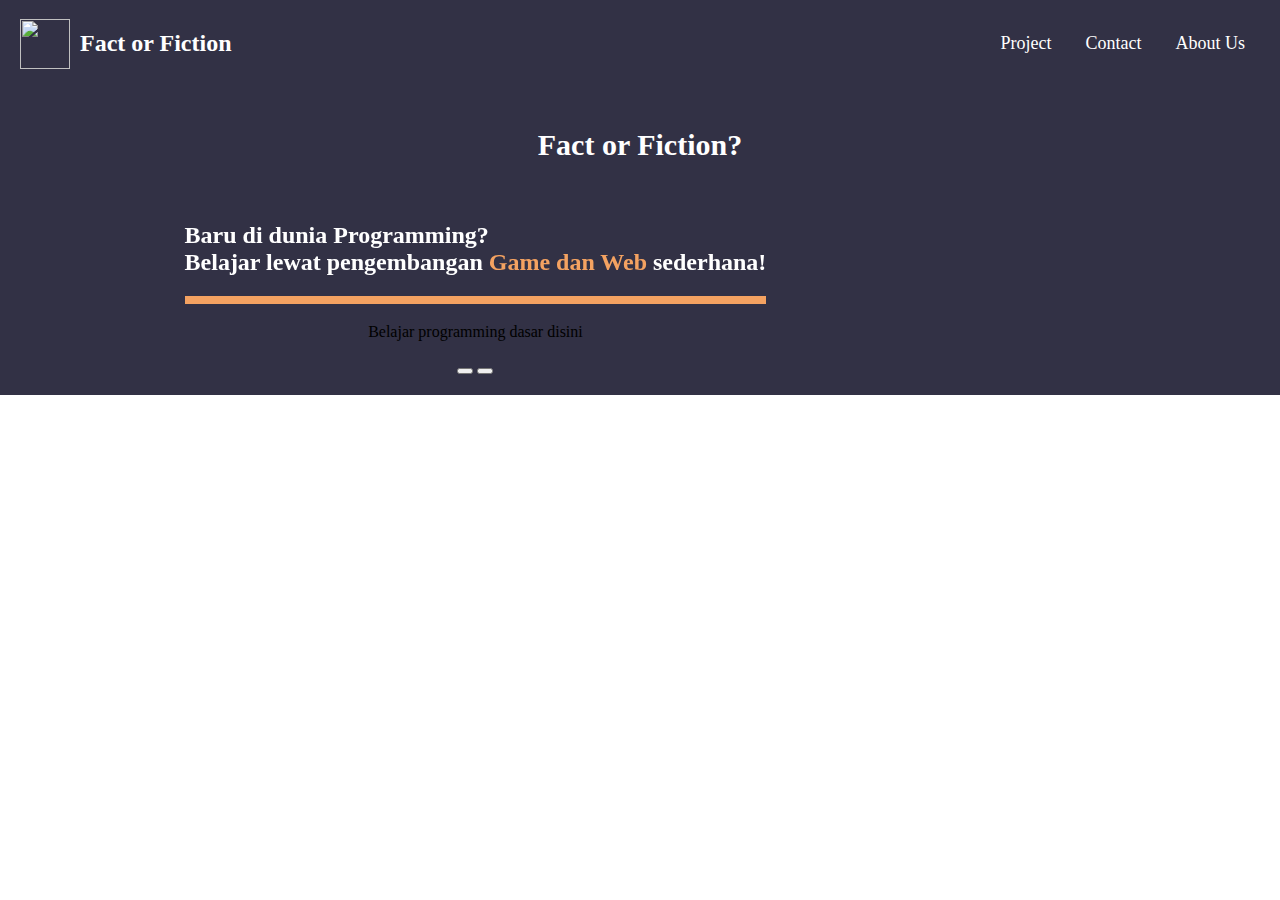
==== index.html @ 2dab5556 "membuat home page dan collecting asset" ====
<!DOCTYPE html>
<html lang="en">
  <head>
    <meta charset="UTF-8" />
    <meta name="viewport" content="width=device-width, initial-scale=1.0" />
    <title>Fact or Fiction</title>
    <link rel="stylesheet" type="text/css" href="index.css" />
    <link rel="stylesheet" href="https://unpkg.com/aos@next/dist/aos.css" />
  </head>
  <body>
    <header>
      <div class="main-header">
        <h3 class="header-info">
          <img src="header-icon.png" class="icon" />
          <a href="index.html">Fact or Fiction</a>
        </h3>
        <nav>
          <a href="https://platformpanic.netlify.app/">Project</a>
          <a href="contact.html">Contact</a>
          <a href="about.html">About Us</a>
        </nav>
      </div>
    </header>
    <section id="jumbotron">
      <div class="jumbotron">
        <h1 class="jumbotron-title">Fact or Fiction?</h1>
        <div class="header-flex">
          <div>
            <h2
              class="jumbotron-text"
              data-aos="fade-right"
              data-aos-once="true"
              data-aos-duration="2000"
              data-aos-delay="500"
              data-aos-easing="ease-in"
              data-aos-offset="300"
            >
              Baru di dunia Programming? <br />
              Belajar lewat pengembangan
              <span style="color: #f4a261">Game dan Web</span> sederhana!
            </h2>
            <div class="mini-text-flex">
              <p class="mini-text">Belajar programming dasar disini</p>
              <button id="icon-up" onclick="changeText()">
                <i class="far fa-hand-point-up"></i>
              </button>
              <button id="icon-down" class="icon-down">
                <i class="far fa-hand-point-down"></i>
              </button>
            </div>
          </div>

          <div>
            <img
              class="jumbotron-img"
              data-aos="fade-left"
              data-aos-offset="600"
              src="image.png"
              alt=""
              width="auto"
              height="300"
            />
          </div>
        </div>
      </div>
    </section>
    <main></main>
    <footer></footer>
  </body>
  <script src="https://unpkg.com/aos@next/dist/aos.js"></script>
  <script src="index.js"></script>
</html>
---- index.css ----
main {
  margin-top: 60px;
}

body {
  margin: 0;
  padding: 0;
}

header {
  background-color: rgb(50, 49, 69);
  color: #fff;
  /* padding: 20px 0; */
}

.main-header {
  display: flex;
  justify-content: space-between;
  align-items: center;
  max-width: 12000px;
  margin: 0 auto;
  padding: 0 20px;
}

.header-info {
  display: flex;
  align-items: center;
}

.header-info img.icon {
  width: 50px;
  height: 50px;
  margin-right: 10px;
}

.header-info a {
  color: #fff;
  text-decoration: none;
  font-size: 24px;
}

nav a {
  color: #fff;
  text-decoration: none;
  margin: 0 15px;
  font-size: 18px;
}

nav a:hover {
  text-decoration: underline;
}

#jumbotron {
  width: 100%;
}

.jumbotron {
  padding: 20px;
  text-align: center;
  background-color: rgb(50, 49, 69);
}

.header-flex {
  display: flex;
  justify-content: space-around;
  padding: 0;
}

.jumbotron-title {
  color: white;
  font-size: 30px;
  padding-bottom: 20px;
}

.jumbotron-text {
  color: white;
  text-align: left;
  padding-bottom: 20px;
  border-bottom: 8px solid rgb(244, 162, 97);
}
/* you may add other styles */
.jumbotron-img {
  height: 300px;
  border-radius: 10%;
}
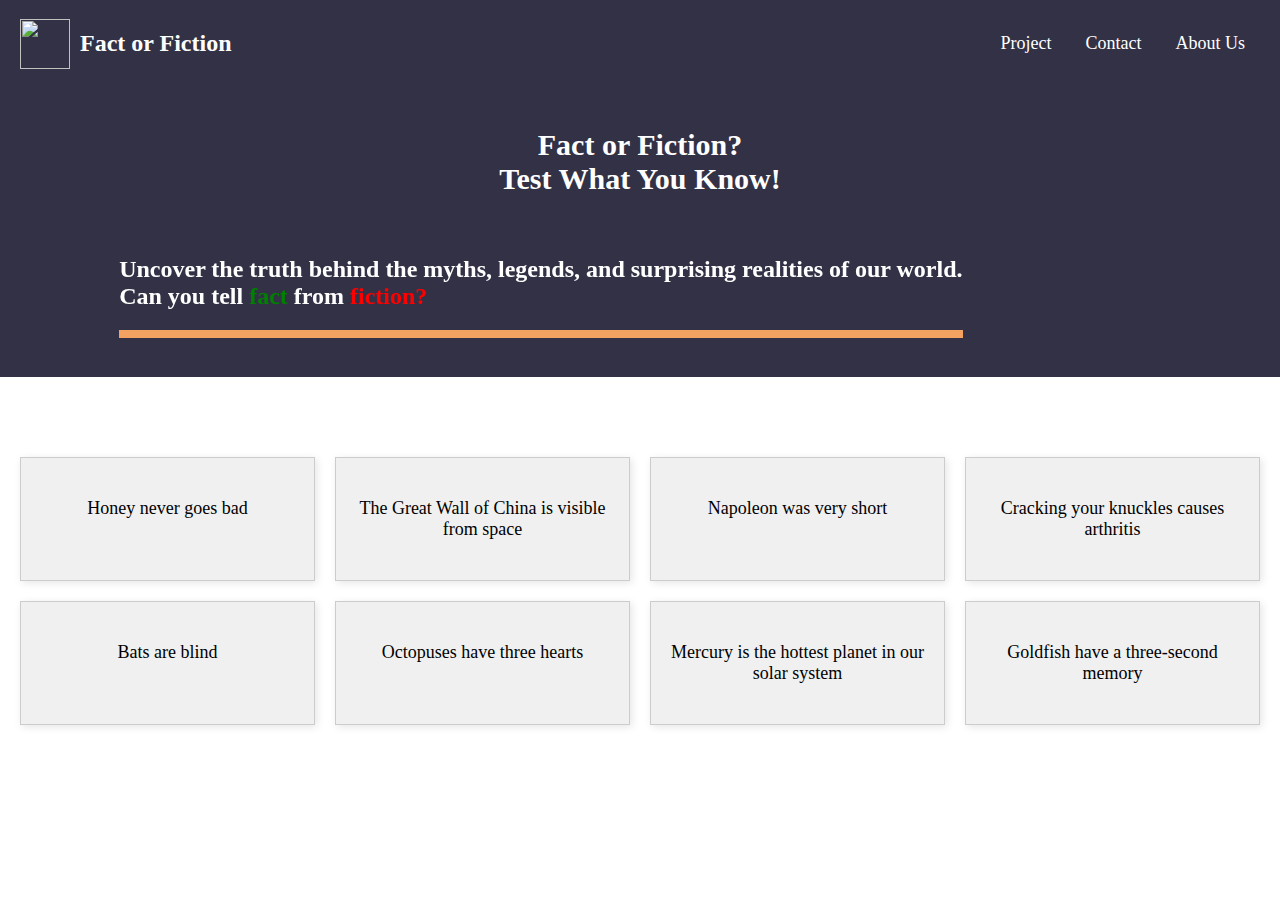
==== commit 953991cf: "menambahkan elemen di home page" ====
--- a/index.html
+++ b/index.html
@@ -23,7 +23,7 @@
     </header>
     <section id="jumbotron">
       <div class="jumbotron">
-        <h1 class="jumbotron-title">Fact or Fiction?</h1>
+        <h1 class="jumbotron-title">Fact or Fiction? <br /> Test What You Know!</h1>
         <div class="header-flex">
           <div>
             <h2
@@ -35,19 +35,10 @@
               data-aos-easing="ease-in"
               data-aos-offset="300"
             >
-              Baru di dunia Programming? <br />
-              Belajar lewat pengembangan
-              <span style="color: #f4a261">Game dan Web</span> sederhana!
+            Uncover the truth behind the myths, legends, and surprising realities of our world. <br />
+            Can you tell <span style="color: green"> fact </span> from <span style="color: red"> fiction?</span> 
             </h2>
-            <div class="mini-text-flex">
-              <p class="mini-text">Belajar programming dasar disini</p>
-              <button id="icon-up" onclick="changeText()">
-                <i class="far fa-hand-point-up"></i>
-              </button>
-              <button id="icon-down" class="icon-down">
-                <i class="far fa-hand-point-down"></i>
-              </button>
-            </div>
+            
           </div>
 
           <div>
@@ -64,7 +55,18 @@
         </div>
       </div>
     </section>
-    <main></main>
+    <main>
+      <div class="square-container">
+        <div class="square">Honey never goes bad</div>
+        <div class="square">The Great Wall of China is visible from space</div>
+        <div class="square">Napoleon was very short</div>
+        <div class="square">Cracking your knuckles causes arthritis</div>
+        <div class="square">Bats are blind</div>
+        <div class="square">Octopuses have three hearts</div>
+        <div class="square">Mercury is the hottest planet in our solar system</div>
+        <div class="square">Goldfish have a three-second memory</div>
+      </div>
+    </main>
     <footer></footer>
   </body>
   <script src="https://unpkg.com/aos@next/dist/aos.js"></script>
--- a/index.css
+++ b/index.css
@@ -83,3 +83,25 @@
   height: 300px;
   border-radius: 10%;
 }
+
+.square-container {
+  display: grid;
+  grid-template-columns: repeat(4, 1fr);
+  gap: 20px;
+  padding: 20px;
+}
+
+.square {
+  background-color: #f0f0f0;
+  border: 1px solid #ccc;
+  padding: 40px 20px;
+  text-align: center;
+  font-size: 18px;
+  box-shadow: 2px 2px 8px rgba(0, 0, 0, 0.1);
+  transition: transform 0.3s ease;
+}
+
+.square:hover {
+  transform: scale(1.05);
+  background-color: #e8f5e9;
+}
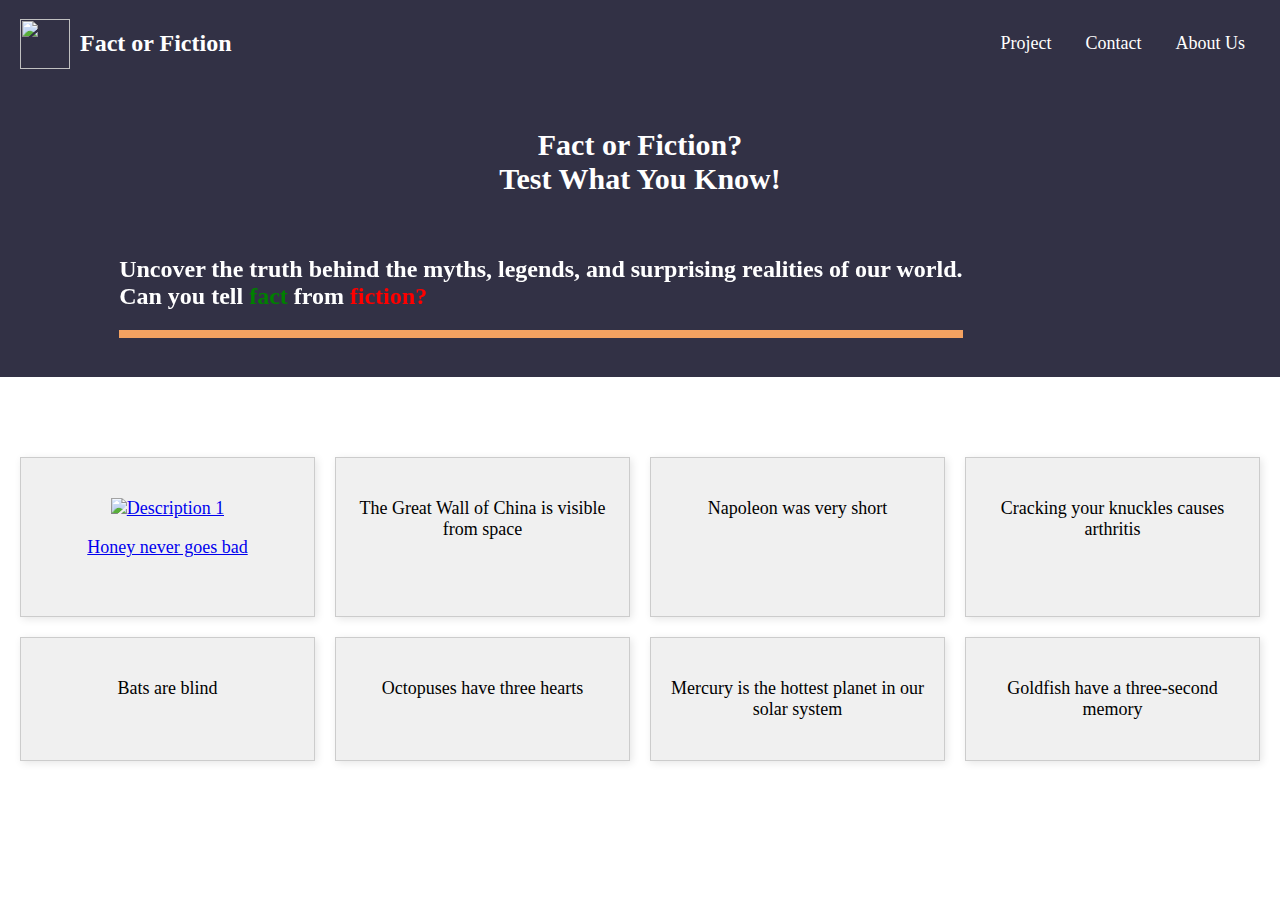
==== commit 89fd224b: "masih mencari inspirasi untuk detail pagenya dan sedang mencoba mendekorasi home pagenya" ====
--- a/index.html
+++ b/index.html
@@ -57,7 +57,12 @@
     </section>
     <main>
       <div class="square-container">
-        <div class="square">Honey never goes bad</div>
+        <div class="square">
+          <a href="sq1.html">
+            <img src="image1.jpg" alt="Description 1">
+            <p>Honey never goes bad</p>
+          </a>
+        </div>
         <div class="square">The Great Wall of China is visible from space</div>
         <div class="square">Napoleon was very short</div>
         <div class="square">Cracking your knuckles causes arthritis</div>
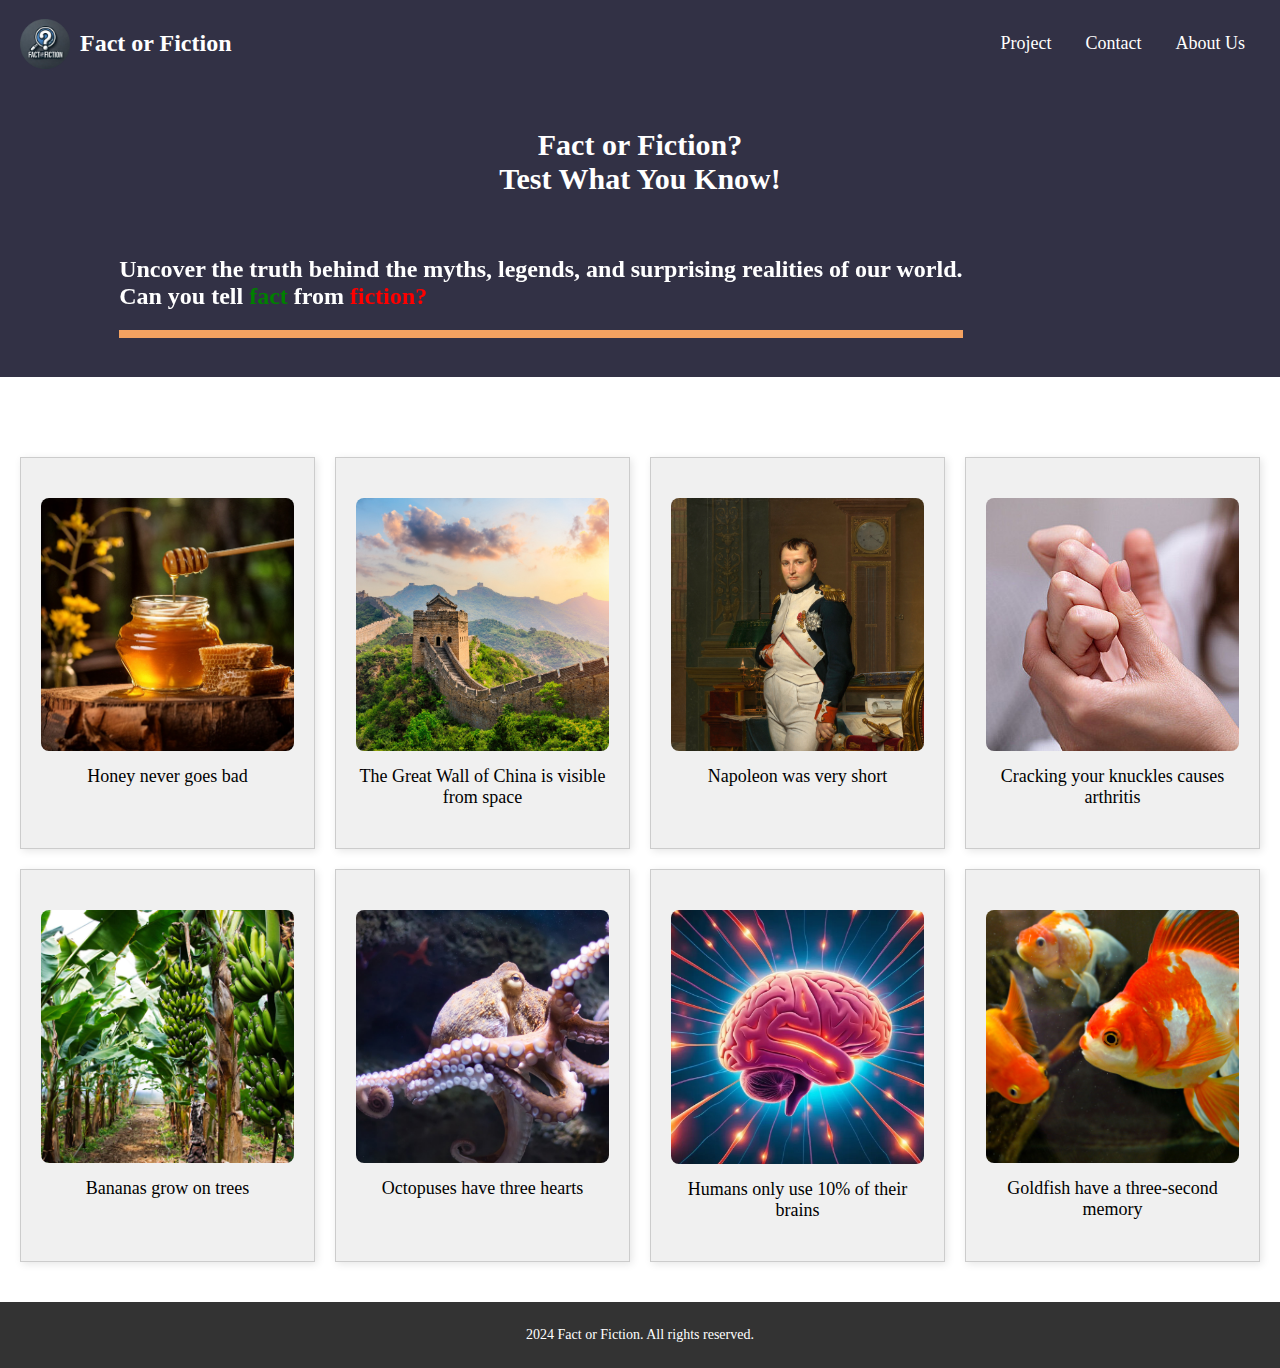
==== commit c2967182: "penambahan home page" ====
--- a/index.html
+++ b/index.html
@@ -6,12 +6,13 @@
     <title>Fact or Fiction</title>
     <link rel="stylesheet" type="text/css" href="index.css" />
     <link rel="stylesheet" href="https://unpkg.com/aos@next/dist/aos.css" />
+    <link href="https://fonts.googleapis.com/css2?family=Poppins:wght@400;600&family=Roboto:wght@400;700&display=swap" rel="stylesheet">
   </head>
   <body>
     <header>
       <div class="main-header">
         <h3 class="header-info">
-          <img src="header-icon.png" class="icon" />
+          <img src="assets/logo.png" class="icon" />
           <a href="index.html">Fact or Fiction</a>
         </h3>
         <nav>
@@ -23,7 +24,10 @@
     </header>
     <section id="jumbotron">
       <div class="jumbotron">
-        <h1 class="jumbotron-title">Fact or Fiction? <br /> Test What You Know!</h1>
+        <h1 class="jumbotron-title">
+          Fact or Fiction? <br />
+          Test What You Know!
+        </h1>
         <div class="header-flex">
           <div>
             <h2
@@ -35,10 +39,11 @@
               data-aos-easing="ease-in"
               data-aos-offset="300"
             >
-            Uncover the truth behind the myths, legends, and surprising realities of our world. <br />
-            Can you tell <span style="color: green"> fact </span> from <span style="color: red"> fiction?</span> 
+              Uncover the truth behind the myths, legends, and surprising
+              realities of our world. <br />
+              Can you tell <span style="color: green"> fact </span> from
+              <span style="color: red"> fiction?</span>
             </h2>
-            
           </div>
 
           <div>
@@ -59,20 +64,59 @@
       <div class="square-container">
         <div class="square">
           <a href="sq1.html">
-            <img src="image1.jpg" alt="Description 1">
+            <img src="assets/sq1.webp" alt="Description 1" />
             <p>Honey never goes bad</p>
           </a>
         </div>
-        <div class="square">The Great Wall of China is visible from space</div>
-        <div class="square">Napoleon was very short</div>
-        <div class="square">Cracking your knuckles causes arthritis</div>
-        <div class="square">Bats are blind</div>
-        <div class="square">Octopuses have three hearts</div>
-        <div class="square">Mercury is the hottest planet in our solar system</div>
-        <div class="square">Goldfish have a three-second memory</div>
+        <div class="square">
+          <a href="sq2.html">
+            <img src="assets/sq2.jpg" alt="Description 2" />
+            <p>The Great Wall of China is visible from space</p>
+          </a>
+        </div>
+        <div class="square">
+          <a href="sq3.html">
+            <img src="assets/sq3.jpg" alt="Description 3" />
+            <p>Napoleon was very short</p>
+          </a>
+        </div>
+        <div class="square">
+          <a href="sq4.html">
+            <img src="assets/sq4.jpg" alt="Description 4" />
+            <p>Cracking your knuckles causes arthritis</p>
+          </a>
+        </div>
+        <div class="square">
+          <a href="sq5.html">
+            <img src="assets/sq5.jpg" alt="Description 5" />
+            <p>Bananas grow on trees</p>
+          </a>
+        </div>
+        <div class="square">
+          <a href="sq6.html">
+            <img src="assets/sq6.avif" alt="Description 6" />
+            <p>Octopuses have three hearts</p>
+          </a>
+        </div>
+        <div class="square">
+          <a href="sq7.html">
+            <img src="assets/sq7.webp" alt="Description 7" />
+            <p>Humans only use 10% of their brains</p>
+          </a>
+        </div>
+        <div class="square">
+          <a href="sq8.html">
+            <img src="assets/sq8.jpg" alt="Description 8" />
+            <p>Goldfish have a three-second memory</p>
+          </a>
+        </div>
       </div>
     </main>
-    <footer></footer>
+    <footer class="footer">
+      <div class="footer-content">
+        <p>2024 Fact or Fiction. All rights reserved.</p>
+      </div>
+    </footer>
   </body>
   <script src="https://unpkg.com/aos@next/dist/aos.js"></script>
   <script src="index.js"></script>
--- a/index.css
+++ b/index.css
@@ -10,7 +10,6 @@
 header {
   background-color: rgb(50, 49, 69);
   color: #fff;
-  /* padding: 20px 0; */
 }
 
 .main-header {
@@ -78,7 +77,7 @@
   padding-bottom: 20px;
   border-bottom: 8px solid rgb(244, 162, 97);
 }
-/* you may add other styles */
+
 .jumbotron-img {
   height: 300px;
   border-radius: 10%;
@@ -105,3 +104,37 @@
   transform: scale(1.05);
   background-color: #e8f5e9;
 }
+
+.square a {
+  display: block;
+  text-decoration: none;
+  color: inherit; 
+  height: 100%; 
+}
+
+.square a p {
+  margin: 0; 
+  color: inherit; 
+  text-decoration: none; 
+}
+
+.square img {
+  max-width: 100%;
+  height: auto;    
+  object-fit: cover; 
+  border-radius: 8px; 
+  margin-bottom: 10px; 
+}
+
+.footer {
+  background-color: #333;
+  color: #fff;
+  text-align: center;
+  padding: 20px 10px;
+  margin-top: 20px;
+}
+
+.footer-content p {
+  margin: 5px 0;
+  font-size: 14px;
+}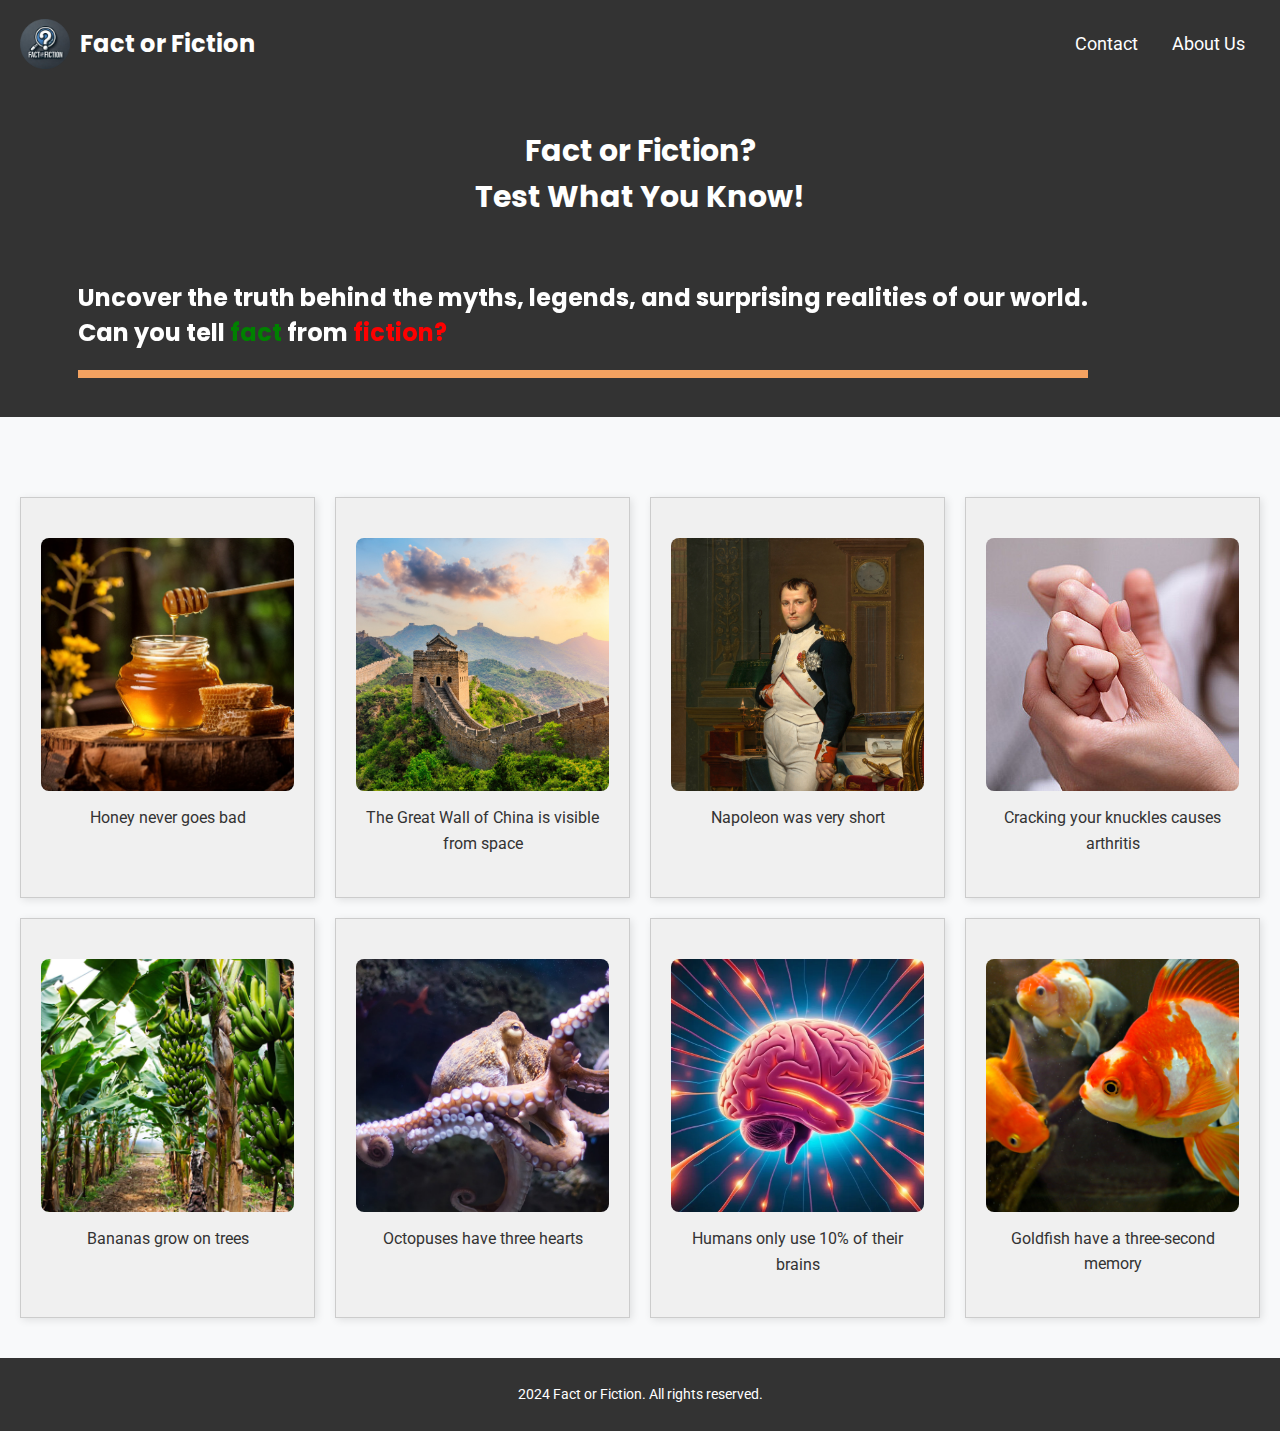
==== commit b1fc2366: "sudah menambahkan details page pertama, dan juga icon di sebelah browser tab" ====
--- a/index.html
+++ b/index.html
@@ -6,7 +6,11 @@
     <title>Fact or Fiction</title>
     <link rel="stylesheet" type="text/css" href="index.css" />
     <link rel="stylesheet" href="https://unpkg.com/aos@next/dist/aos.css" />
-    <link href="https://fonts.googleapis.com/css2?family=Poppins:wght@400;600&family=Roboto:wght@400;700&display=swap" rel="stylesheet">
+    <link rel="icon" type="image/x-icon" href="assets/favicon.ico">
+    <link
+      href="https://fonts.googleapis.com/css2?family=Poppins:wght@400;600&family=Roboto:wght@400;700&display=swap"
+      rel="stylesheet"
+    />
   </head>
   <body>
     <header>
@@ -16,7 +20,6 @@
           <a href="index.html">Fact or Fiction</a>
         </h3>
         <nav>
-          <a href="https://platformpanic.netlify.app/">Project</a>
           <a href="contact.html">Contact</a>
           <a href="about.html">About Us</a>
         </nav>
--- a/index.css
+++ b/index.css
@@ -5,10 +5,25 @@
 body {
   margin: 0;
   padding: 0;
+  font-family: "Roboto", sans-serif;
+  color: #333;
+  background-color: #f8f9fa;
+}
+
+h1,
+h2,
+h3 {
+  font-family: "Poppins", sans-serif;
+  color: #222;
+}
+
+p {
+  font-size: 16px;
+  line-height: 1.6;
 }
 
 header {
-  background-color: rgb(50, 49, 69);
+  background-color: #333;
   color: #fff;
 }
 
@@ -56,7 +71,7 @@
 .jumbotron {
   padding: 20px;
   text-align: center;
-  background-color: rgb(50, 49, 69);
+  background-color: #333;
 }
 
 .header-flex {
@@ -108,22 +123,22 @@
 .square a {
   display: block;
   text-decoration: none;
-  color: inherit; 
-  height: 100%; 
+  color: inherit;
+  height: 100%;
 }
 
 .square a p {
-  margin: 0; 
-  color: inherit; 
-  text-decoration: none; 
+  margin: 0;
+  color: inherit;
+  text-decoration: none;
 }
 
 .square img {
   max-width: 100%;
-  height: auto;    
-  object-fit: cover; 
-  border-radius: 8px; 
-  margin-bottom: 10px; 
+  height: auto;
+  object-fit: cover;
+  border-radius: 8px;
+  margin-bottom: 10px;
 }
 
 .footer {
@@ -137,4 +152,4 @@
 .footer-content p {
   margin: 5px 0;
   font-size: 14px;
-}+}
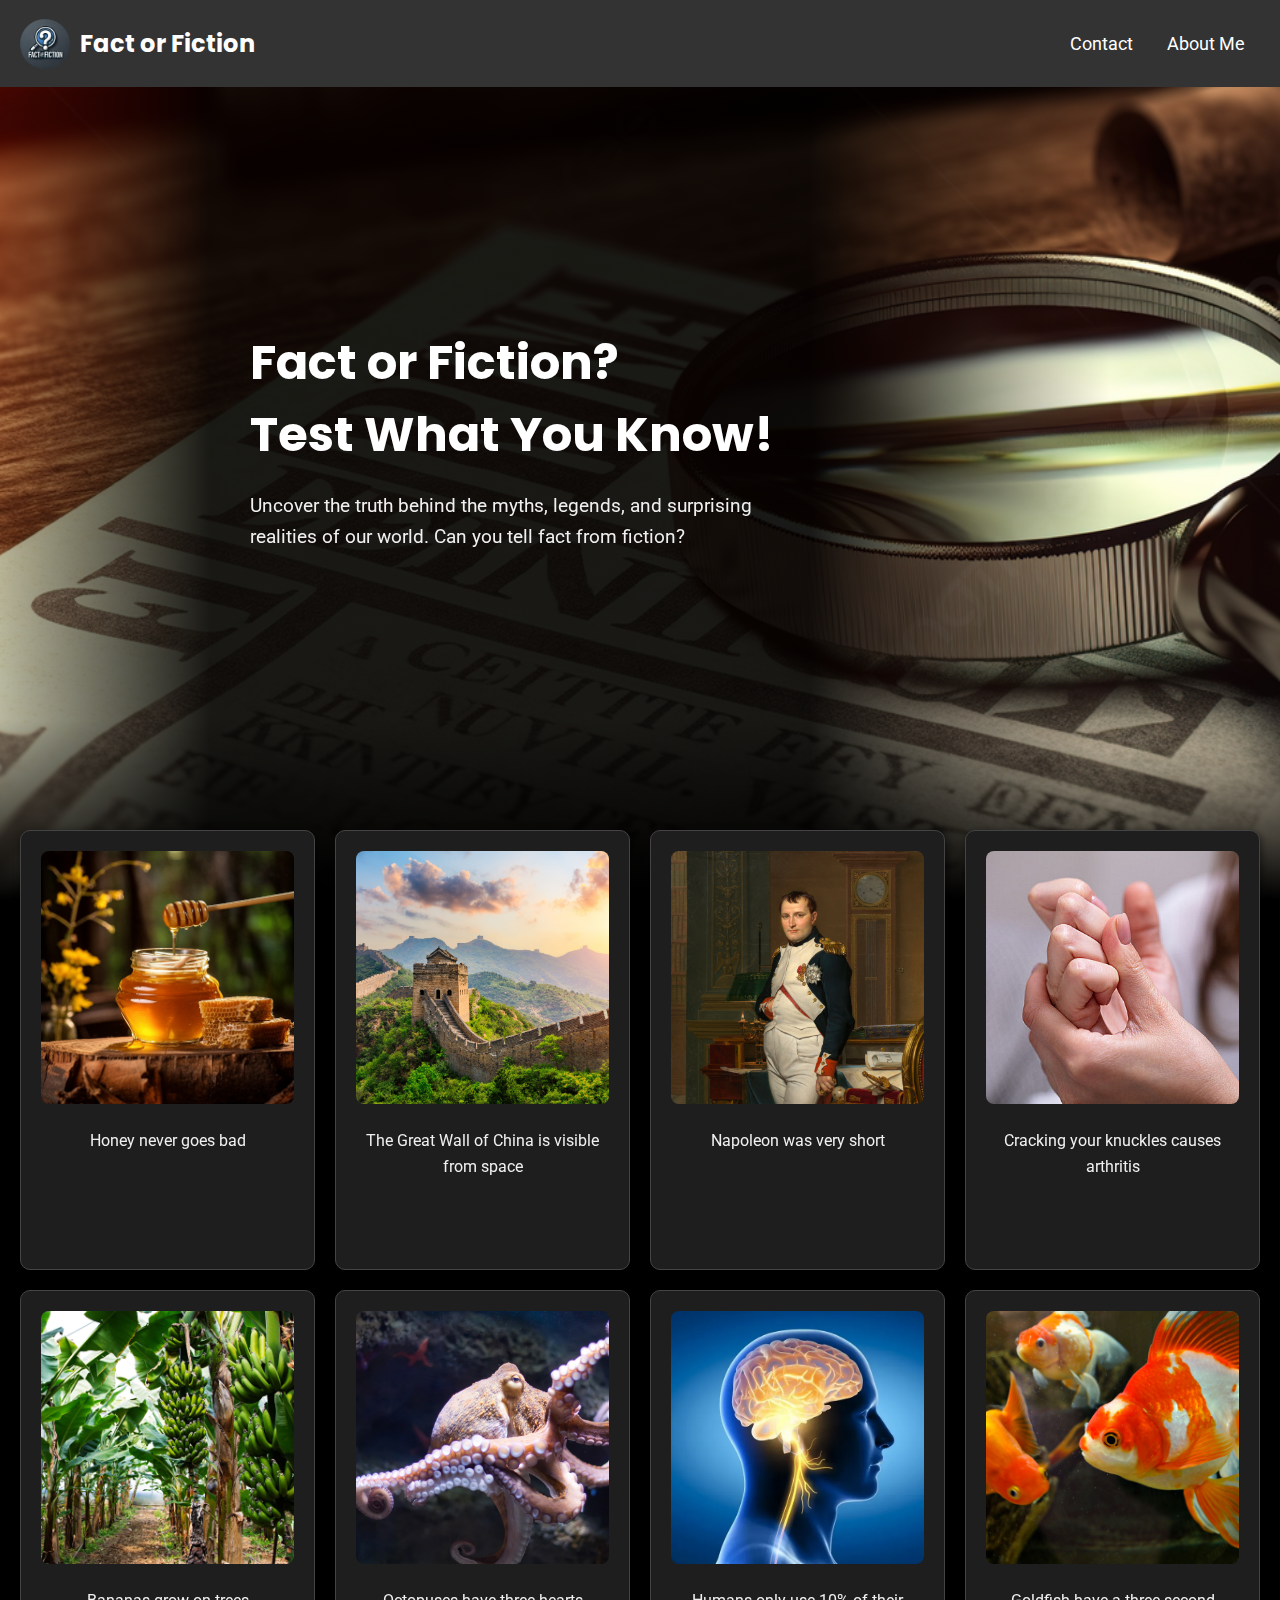
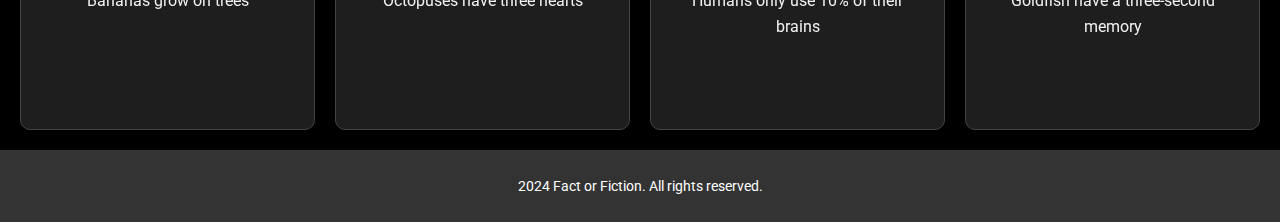
==== commit df0ba6f0: "ada banyak banget mr liat sendiri, cuman tinggal buat webnya responsive aja" ====
--- a/index.html
+++ b/index.html
@@ -6,7 +6,7 @@
     <title>Fact or Fiction</title>
     <link rel="stylesheet" type="text/css" href="index.css" />
     <link rel="stylesheet" href="https://unpkg.com/aos@next/dist/aos.css" />
-    <link rel="icon" type="image/x-icon" href="assets/favicon.ico">
+    <link rel="icon" type="image/x-icon" href="assets/logo.ico">
     <link
       href="https://fonts.googleapis.com/css2?family=Poppins:wght@400;600&family=Roboto:wght@400;700&display=swap"
       rel="stylesheet"
@@ -16,53 +16,29 @@
     <header>
       <div class="main-header">
         <h3 class="header-info">
-          <img src="assets/logo.png" class="icon" />
+          <img src="assets/logo.png" class="icon" >
           <a href="index.html">Fact or Fiction</a>
         </h3>
         <nav>
           <a href="contact.html">Contact</a>
-          <a href="about.html">About Us</a>
+          <a href="about.html">About Me</a>
         </nav>
       </div>
     </header>
-    <section id="jumbotron">
-      <div class="jumbotron">
-        <h1 class="jumbotron-title">
-          Fact or Fiction? <br />
-          Test What You Know!
+    <div class="jumbotron">
+      <div 
+          class="text-container" 
+          data-aos="fade-right"
+          data-aos-once="true"
+          data-aos-offset="500"
+          data-aos-duration="500">
+        <h1>Fact or Fiction?
+        </br>Test What You Know!
         </h1>
-        <div class="header-flex">
-          <div>
-            <h2
-              class="jumbotron-text"
-              data-aos="fade-right"
-              data-aos-once="true"
-              data-aos-duration="2000"
-              data-aos-delay="500"
-              data-aos-easing="ease-in"
-              data-aos-offset="300"
-            >
-              Uncover the truth behind the myths, legends, and surprising
-              realities of our world. <br />
-              Can you tell <span style="color: green"> fact </span> from
-              <span style="color: red"> fiction?</span>
-            </h2>
-          </div>
-
-          <div>
-            <img
-              class="jumbotron-img"
-              data-aos="fade-left"
-              data-aos-offset="600"
-              src="image.png"
-              alt=""
-              width="auto"
-              height="300"
-            />
-          </div>
-        </div>
+        <p>Uncover the truth behind the myths, legends, and surprising realities of our world. Can you tell fact from fiction?
+        </p>
       </div>
-    </section>
+    </div>
     <main>
       <div class="square-container">
         <div class="square">
--- a/index.css
+++ b/index.css
@@ -1,20 +1,19 @@
-main {
-  margin-top: 60px;
-}
-
 body {
   margin: 0;
   padding: 0;
   font-family: "Roboto", sans-serif;
-  color: #333;
-  background-color: #f8f9fa;
+  color: #f0f0f0;
+  background-color: #000000;
+  display: flex;
+  flex-direction: column;
+  min-height: 100vh;
 }
 
 h1,
 h2,
 h3 {
   font-family: "Poppins", sans-serif;
-  color: #222;
+  color: #fff;
 }
 
 p {
@@ -23,8 +22,11 @@
 }
 
 header {
+  position: fixed;
+  width: 100%;
   background-color: #333;
   color: #fff;
+  z-index: 1000;
 }
 
 .main-header {
@@ -69,55 +71,78 @@
 }
 
 .jumbotron {
-  padding: 20px;
-  text-align: center;
-  background-color: #333;
+  position: fixed;
+  height: 100vh;
+  width: 100%;
+  background: linear-gradient(to bottom, rgba(0, 0, 0, 0) 80%, #000000 100%),
+    url("assets/jumbotron.jpeg") no-repeat center center / cover;
+  display: flex;
+  align-items: center;
+  padding-left: 250px;
+  overflow: hidden;
 }
 
-.header-flex {
-  display: flex;
-  justify-content: space-around;
-  padding: 0;
+.jumbotron::before {
+  content: "";
+  position: absolute;
+  left: -90px; 
+  width: 1200px; 
+  height: 100vh;
+  background: linear-gradient(
+    to right, 
+    rgba(0, 0, 0, 0) 0%, 
+    rgba(0, 0, 0, 0.9) 25%,   
+    rgba(0, 0, 0, 0.9) 75%, 
+    rgba(0, 0, 0, 0) 100%
+  );
+  z-index: 0;
 }
 
-.jumbotron-title {
-  color: white;
-  font-size: 30px;
-  padding-bottom: 20px;
+
+.text-container {
+  position: relative;
+  max-width: 550px;
+  z-index: 1;
 }
 
-.jumbotron-text {
-  color: white;
-  text-align: left;
-  padding-bottom: 20px;
-  border-bottom: 8px solid rgb(244, 162, 97);
+.text-container h1 {
+  font-size: 3rem;
+  margin: 0 0 20px;
 }
 
-.jumbotron-img {
-  height: 300px;
-  border-radius: 10%;
+.text-container p {
+  font-size: 1.2rem;
+  margin-bottom: 20px;
 }
 
 .square-container {
+  position: relative;
   display: grid;
   grid-template-columns: repeat(4, 1fr);
   gap: 20px;
+  height: 100vh;
   padding: 20px;
+  z-index: 2;
+  margin-top: 90vh;
 }
 
 .square {
-  background-color: #f0f0f0;
-  border: 1px solid #ccc;
-  padding: 40px 20px;
+  background-color: #1e1e1e;
+  border: 1px solid #444;
+  display: flex;
+  padding: 20px 20px;
+  justify-content: center;
   text-align: center;
   font-size: 18px;
-  box-shadow: 2px 2px 8px rgba(0, 0, 0, 0.1);
-  transition: transform 0.3s ease;
+  box-shadow: 2px 2px 8px rgba(0, 0, 0, 0.5);
+  transition: transform 0.3s ease, background-color 0.3s ease;
+  color: #f0f0f0;
+  border-radius: 10px;
 }
 
 .square:hover {
   transform: scale(1.05);
-  background-color: #e8f5e9;
+  background-color: #2a2a2a;
 }
 
 .square a {
@@ -138,7 +163,7 @@
   height: auto;
   object-fit: cover;
   border-radius: 8px;
-  margin-bottom: 10px;
+  margin-bottom: 20px;
 }
 
 .footer {
@@ -146,7 +171,7 @@
   color: #fff;
   text-align: center;
   padding: 20px 10px;
-  margin-top: 20px;
+  overflow: hidden;
 }
 
 .footer-content p {
